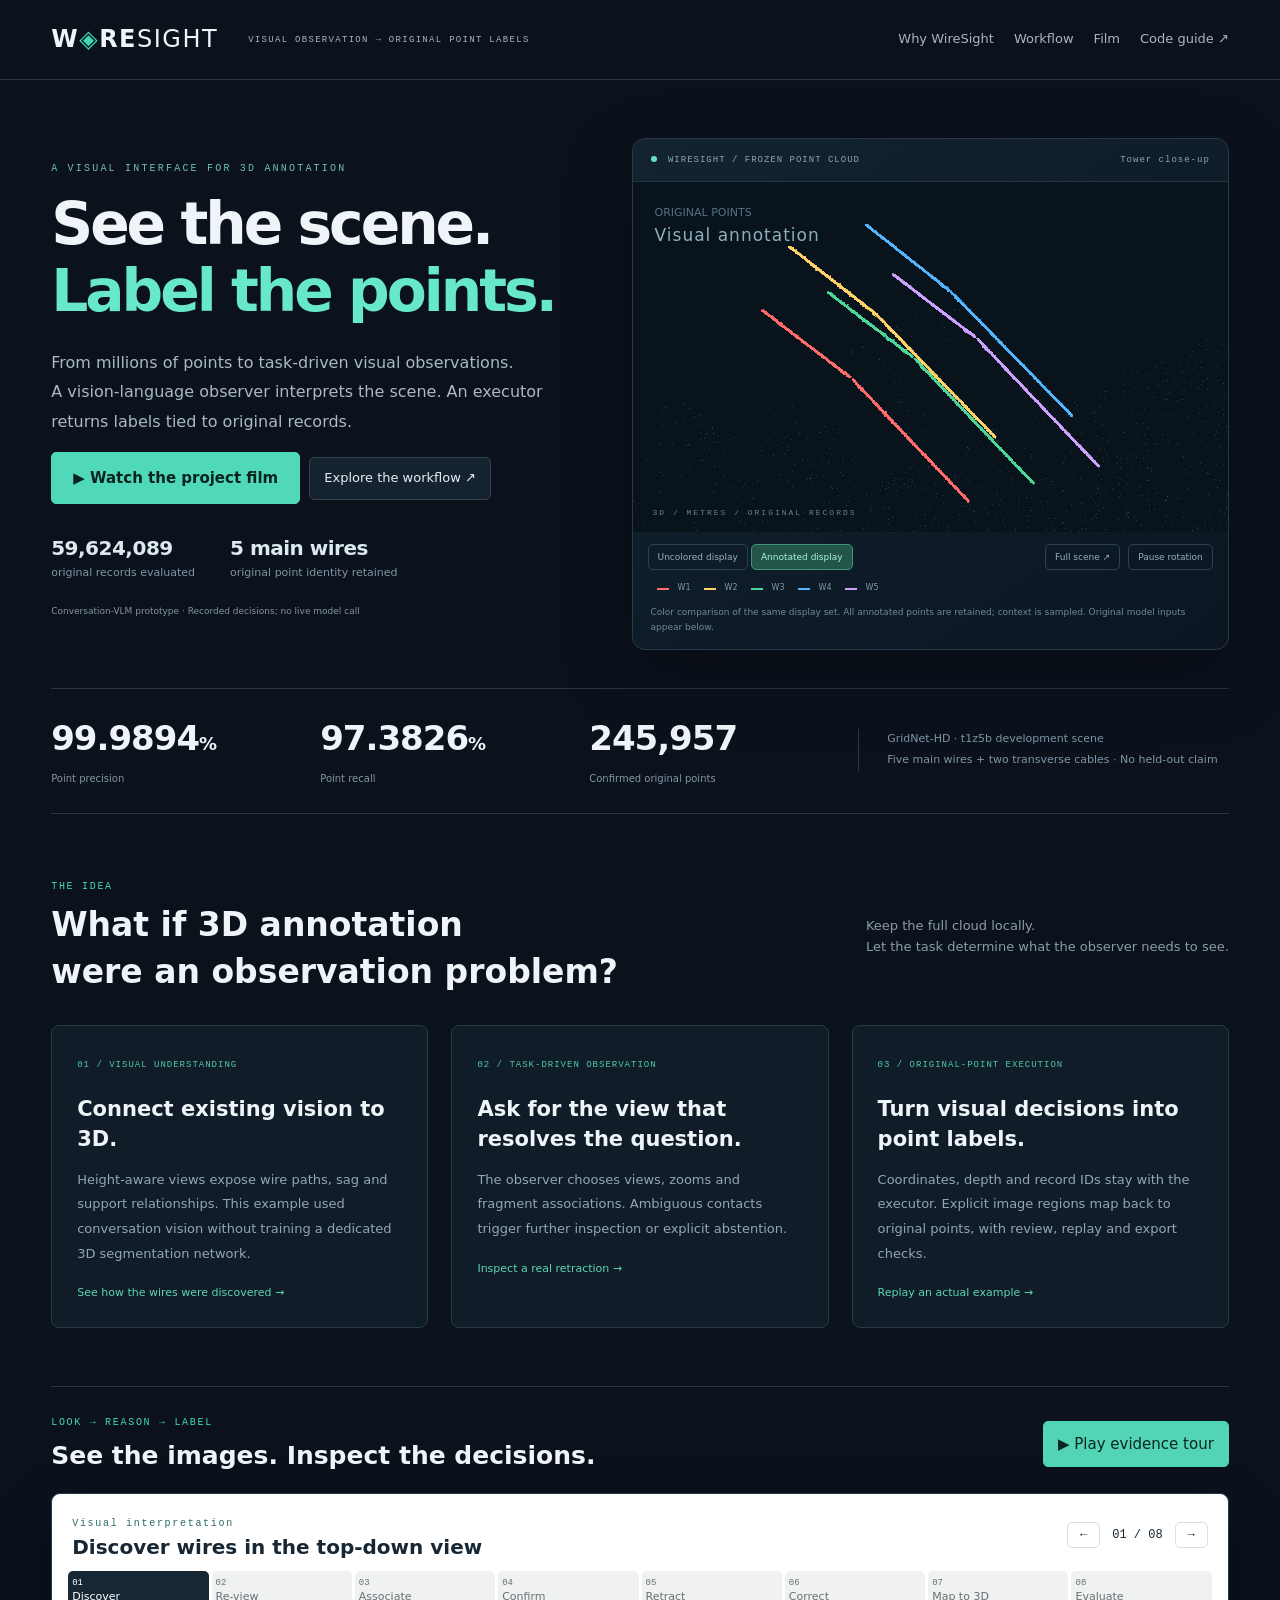
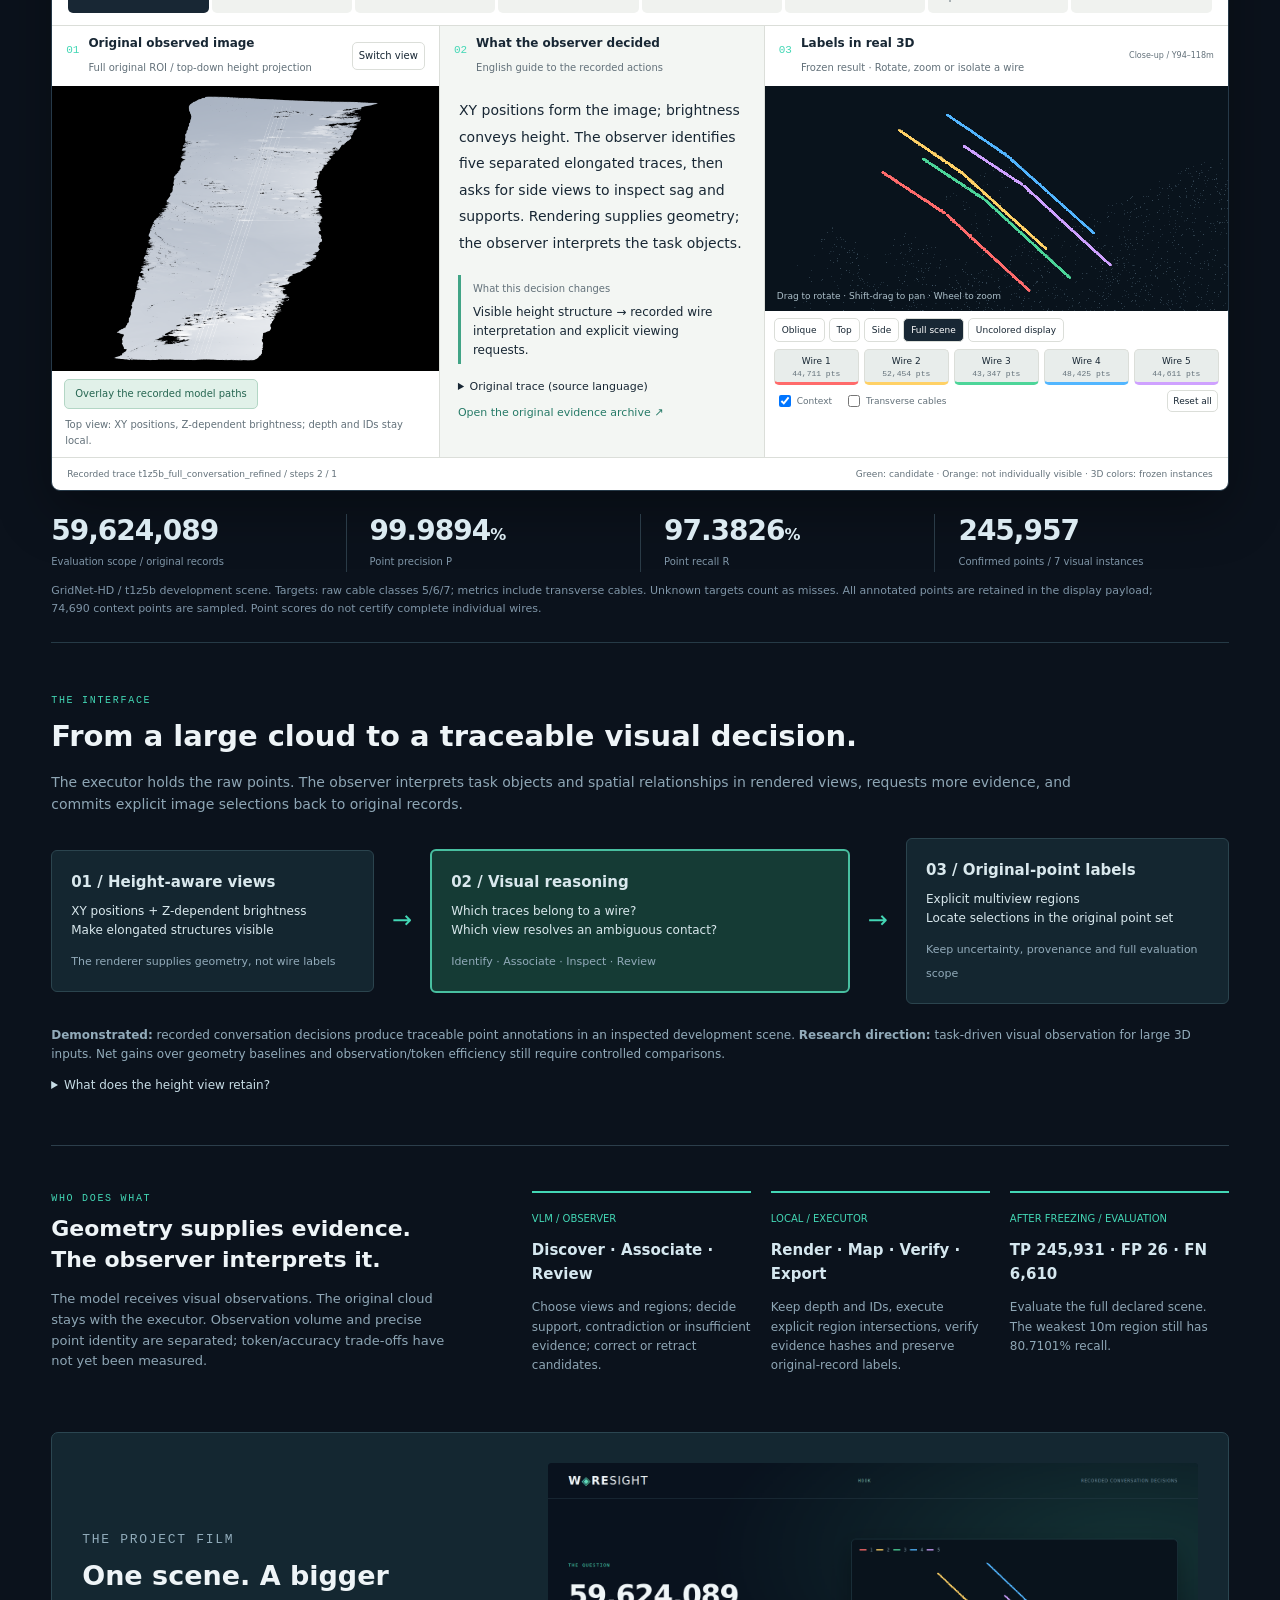
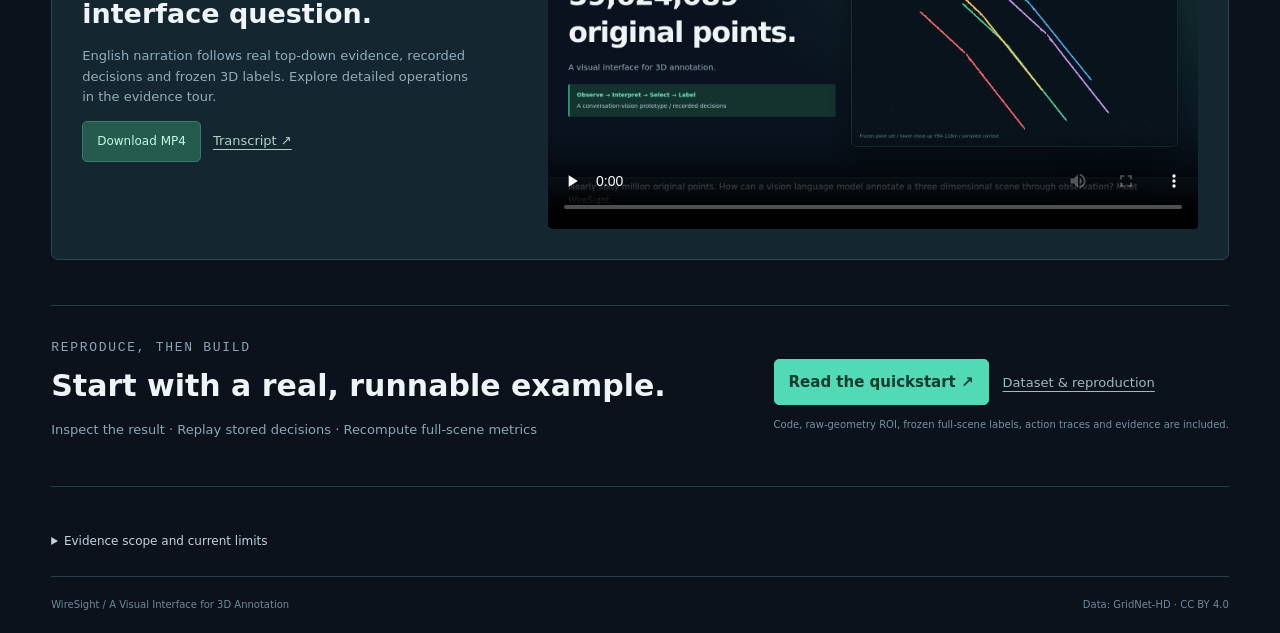
==== demo/index.html @ 8c803185 "Release WireSight visual 3D annotation prototype" ====
<!doctype html><html lang="en"><head><meta charset="utf-8"><meta name="viewport" content="width=device-width,initial-scale=1"><meta name="description" content="WireSight connects task-driven multiview visual observation to original-point 3D annotation. Explore a real 59.6-million-record wire scene."><title>WireSight: A Visual Interface for 3D Annotation</title><link rel="stylesheet" href="style.css"></head><body>
<header><a class="brand" href="#">W<span class="brandmark">◈</span>RE<span>SIGHT</span></a><span class="header-note">VISUAL OBSERVATION → ORIGINAL POINT LABELS</span><nav><a href="#advantages">Why WireSight</a><a href="#process-replay">Workflow</a><a href="#watch">Film</a><a href="https://github.com/wangchuangshui/WireSight#readme">Code guide ↗</a></nav></header>
<main><section class="hero launch-hero"><div class="hero-copy"><p class="eyebrow">A VISUAL INTERFACE FOR 3D ANNOTATION</p><h1>See the scene.<br><em>Label the points.</em></h1><p class="hero-description">From millions of points to task-driven visual observations.<br>A vision-language observer interprets the scene. An executor returns labels tied to original records.</p><div class="hero-actions"><button id="open-film" class="primary">▶ Watch the project film</button><a class="button secondary" href="#process-replay">Explore the workflow ↗</a></div><div class="hero-proof"><span><b>59,624,089</b>original records evaluated</span><span><b>5 main wires</b>original point identity retained</span></div><p class="hero-disclosure">Conversation-VLM prototype · Recorded decisions; no live model call</p></div><div class="hero-scene"><div class="scene-top"><span><i class="live-dot"></i> WIRESIGHT / FROZEN POINT CLOUD</span><span id="hero-scope">Tower close-up</span></div><div class="hero-canvas-wrap"><canvas id="hero-canvas" tabindex="0" aria-label="Real annotated wire points; drag to rotate"></canvas><div class="scene-watermark">ORIGINAL POINTS<br><span>Visual annotation</span></div><div class="hero-axis">3D / METRES / ORIGINAL RECORDS</div></div><div class="scene-bottom"><div class="scene-mode"><button id="hero-plain">Uncolored display</button><button id="hero-colored" class="active">Annotated display</button></div><button id="hero-region">Full scene ↗</button><button id="hero-spin">Pause rotation</button></div><div class="hero-wire-legend"><i style="--c:#ff6b6b"></i>W1<i style="--c:#ffd166"></i>W2<i style="--c:#4dd599"></i>W3<i style="--c:#52b6ff"></i>W4<i style="--c:#cfa1ff"></i>W5</div><p class="scene-caption">Color comparison of the same display set. All annotated points are retained; context is sampled. Original model inputs appear below.</p></div></section>
<section class="launch-stats"><div><strong>99.9894<span>%</span></strong><small>Point precision</small></div><div><strong>97.3826<span>%</span></strong><small>Point recall</small></div><div><strong>245,957</strong><small>Confirmed original points</small></div><p>GridNet-HD · t1z5b development scene<br>Five main wires + two transverse cables · No held-out claim</p></section>
<section class="value-section" id="advantages"><div class="section-heading"><div><p class="eyebrow">THE IDEA</p><h2>What if 3D annotation<br>were an observation problem?</h2></div><p>Keep the full cloud locally.<br>Let the task determine what the observer needs to see.</p></div><div class="value-grid"><article><span class="value-index">01 / VISUAL UNDERSTANDING</span><h3>Connect existing vision to 3D.</h3><p>Height-aware views expose wire paths, sag and support relationships. This example used conversation vision without training a dedicated 3D segmentation network.</p><a href="#process-replay">See how the wires were discovered →</a></article><article><span class="value-index">02 / TASK-DRIVEN OBSERVATION</span><h3>Ask for the view that resolves the question.</h3><p>The observer chooses views, zooms and fragment associations. Ambiguous contacts trigger further inspection or explicit abstention.</p><a href="#process-replay" data-jump="4">Inspect a real retraction →</a></article><article><span class="value-index">03 / ORIGINAL-POINT EXECUTION</span><h3>Turn visual decisions into point labels.</h3><p>Coordinates, depth and record IDs stay with the executor. Explicit image regions map back to original points, with review, replay and export checks.</p><a href="../docs/REPRODUCIBILITY.md">Replay an actual example →</a></article></div></section>
<div class="replay-intro" id="process-replay"><div><p class="eyebrow">LOOK → REASON → LABEL</p><h2>See the images. Inspect the decisions.</h2></div><button id="tour" class="primary">▶ Play evidence tour</button></div>
<section class="workbench" aria-label="Observed images, recorded decisions and frozen 3D labels"><div class="bench-head"><div><span class="eyebrow" id="step-role">Visual interpretation</span><h2 id="step-title">Discover wires from the top-down height view</h2></div><div class="transport"><button id="prev" aria-label="Previous step">←</button><span id="position">01 / 08</span><button id="next" aria-label="Next step">→</button></div></div><div class="step-tabs" id="steps" role="tablist" aria-label="Evidence tour chapters"></div><div class="triptych">
<article class="input-card"><div class="card-heading"><span class="column-num">01</span><div><h3 id="input-heading">What the observer saw</h3><small id="input-label">Original projected points</small></div><button id="angle" class="small-button">Switch view</button></div><button class="image-button" id="open-input" aria-label="Enlarge the evidence image"><img id="input-image" alt="Actual recorded observation"><svg id="model-path-overlay" viewBox="0 0 1000 1000" aria-label="Exact recorded top-view selection paths" hidden></svg></button><button id="model-path-toggle" class="path-toggle">Overlay the recorded model paths</button><div class="image-footer" id="input-footer"></div></article>
<article class="decision-card"><div class="card-heading"><span class="column-num">02</span><div><h3>What the observer decided</h3><small>English guide to the recorded actions</small></div></div><p class="decision-text" id="guide"></p><div class="decision-effect"><span>What this decision changes</span><p id="effect"></p></div><details><summary>Original trace (source language)</summary><pre id="recorded-reason"></pre></details><a id="audit-link" href="audit/index.html">Open the original evidence archive ↗</a><div id="branch-note" class="branch-note"></div></article>
<article class="result-card"><div class="card-heading"><span class="column-num">03</span><div><h3>Labels in real 3D</h3><small>Frozen result · Rotate, zoom or isolate a wire</small></div><span class="frozen" id="view-scope"></span></div><div class="canvas-wrap"><canvas id="point-canvas" tabindex="0" aria-label="Frozen wire annotation; drag to rotate, wheel to zoom"></canvas><div class="canvas-hint">Drag to rotate · Shift-drag to pan · Wheel to zoom</div><p id="viewer-error" hidden></p></div><div class="viewer-toolbar"><button data-camera="oblique">Oblique</button><button data-camera="top">Top</button><button data-camera="side">Side</button><button id="region">Tower close-up</button><button id="raw-mode">Uncolored display</button></div><div id="wire-buttons" class="wire-buttons"></div><div class="viewer-options"><label><input id="environment" type="checkbox" checked> Context</label><label><input id="cross-lines" type="checkbox"> Transverse cables</label><button id="all-wires">Reset all</button></div></article>
</div><div class="bench-foot"><span id="source-label"></span><span>Green: candidate · Orange: not individually visible · 3D colors: frozen instances</span></div></section>
<section class="metrics" aria-label="Full-scene independent point evaluation"><div><strong>59,624,089</strong><span>Evaluation scope / original records</span></div><div><strong>99.9894<span>%</span></strong><span>Point precision P</span></div><div><strong>97.3826<span>%</span></strong><span>Point recall R</span></div><div><strong>245,957</strong><span>Confirmed points / 7 visual instances</span></div></section><p class="scope-note">GridNet-HD / t1z5b development scene. Targets: raw cable classes 5/6/7; metrics include transverse cables. Unknown targets count as misses. All annotated points are retained in the display payload; 74,690 context points are sampled. Point scores do not certify complete individual wires.</p>
<section id="meaning" class="meaning"><div><p class="eyebrow">THE INTERFACE</p><h2>From a large cloud to a traceable visual decision.</h2><p>The executor holds the raw points. The observer interprets task objects and spatial relationships in rendered views, requests more evidence, and commits explicit image selections back to original records.</p></div><div class="meaning-flow"><article><b>01 / Height-aware views</b><p>XY positions + Z-dependent brightness<br>Make elongated structures visible</p><small>The renderer supplies geometry, not wire labels</small></article><span>→</span><article class="meaning-model"><b>02 / Visual reasoning</b><p>Which traces belong to a wire?<br>Which view resolves an ambiguous contact?</p><small>Identify · Associate · Inspect · Review</small></article><span>→</span><article><b>03 / Original-point labels</b><p>Explicit multiview regions<br>Locate selections in the original point set</p><small>Keep uncertainty, provenance and full evaluation scope</small></article></div><p class="meaning-conclusion"><strong>Demonstrated:</strong> recorded conversation decisions produce traceable point annotations in an inspected development scene. <strong>Research direction:</strong> task-driven visual observation for large 3D inputs. Net gains over geometry baselines and observation/token efficiency still require controlled comparisons.</p><details><summary>What does the height view retain?</summary><p>XY determines pixel position and Z affects brightness. A top view keeps the highest visible record at each pixel; depth and point mappings are stored locally. One projection does not retain all overlapping height layers. Complementary views supply additional evidence.</p></details></section>
<section id="method" class="method"><div><p class="eyebrow">WHO DOES WHAT</p><h2>Geometry supplies evidence.<br>The observer interprets it.</h2><p>The model receives visual observations. The original cloud stays with the executor. Observation volume and precise point identity are separated; token/accuracy trade-offs have not yet been measured.</p></div><div class="method-cards"><article><span>VLM / OBSERVER</span><h3>Discover · Associate · Review</h3><p>Choose views and regions; decide support, contradiction or insufficient evidence; correct or retract candidates.</p></article><article><span>LOCAL / EXECUTOR</span><h3>Render · Map · Verify · Export</h3><p>Keep depth and IDs, execute explicit region intersections, verify evidence hashes and preserve original-record labels.</p></article><article><span>AFTER FREEZING / EVALUATION</span><h3>TP 245,931 · FP 26 · FN 6,610</h3><p>Evaluate the full declared scene. The weakest 10m region still has 80.7101% recall.</p></article></div></section>
<section id="watch" class="watch launch-watch"><div><p class="eyebrow">THE PROJECT FILM</p><h2>One scene. A bigger interface question.</h2><p>English narration follows real top-down evidence, recorded decisions and frozen 3D labels. Explore detailed operations in the evidence tour.</p><a class="button" href="../media/wiresight-demo.mp4" download>Download MP4</a><a class="text-link" href="../media/transcript.en.txt">Transcript ↗</a></div><video id="inline-video" controls preload="none" poster="../media/poster.png"><source src="../media/wiresight-demo.mp4" type="video/mp4"><track kind="subtitles" src="../media/captions.en.vtt" srclang="en" label="English">Download the MP4 to watch.</video></section>
<section class="opensource-cta"><div><p class="eyebrow">REPRODUCE, THEN BUILD</p><h2>Start with a real, runnable example.</h2><p>Inspect the result · Replay stored decisions · Recompute full-scene metrics</p></div><div><a class="button" href="https://github.com/wangchuangshui/WireSight#readme">Read the quickstart ↗</a><a class="text-link" href="https://github.com/wangchuangshui/WireSight/blob/main/docs/DATASET.md">Dataset & reproduction</a><small>Code, raw-geometry ROI, frozen full-scene labels, action traces and evidence are included.</small></div></section>
<details class="limits"><summary>Evidence scope and current limits</summary><p>This is a conversation-vision prototype and an inspected development-scene result. Fresh annotation needs a capable visual observer. Playback and action replay do not invoke a model. Unattended repeatability, held-out generalization, independent wire identity and endpoint/length completeness remain unverified.</p><p>Tour chapters 05–06 show a separate local revision that is not merged into the full-scene result. The original archive retains source-language observer records. English tour text is an editorial explanation, not a new model answer.</p><p><a href="../evidence/metrics.json">Original metrics</a> · <a href="../docs/REPRODUCIBILITY.md">Reproduction scope</a> · <a href="https://github.com/wangchuangshui/WireSight/blob/main/docs/DATASET.md">Pinned dataset</a> · <a href="../docs/DATA_ATTRIBUTION.md">Data attribution</a></p></details>
<footer><span>WireSight / A Visual Interface for 3D Annotation</span><span>Data: <a href="https://huggingface.co/datasets/heig-vd-geo/GridNet-HD">GridNet-HD</a> · CC BY 4.0</span></footer></main>
<dialog id="film-dialog"><div class="film-dialog-head"><span>WIRESIGHT / PROJECT FILM</span><button id="close-film" aria-label="Close project film">×</button></div><video id="film-player" controls preload="none" poster="../media/poster.png"><source src="../media/wiresight-demo.mp4" type="video/mp4"><track kind="subtitles" src="../media/captions.en.vtt" srclang="en" label="English"></video><p>Real stored evidence and frozen labels · Synthetic English narration · Recorded decisions</p></dialog><dialog id="image-dialog"><button id="close-dialog" aria-label="Close image">×</button><img id="dialog-image" alt="Enlarged original evidence"><p id="dialog-caption"></p></dialog>
<script src="story-data.js"></script><script src="audit/assets/t1z5b_full_conversation_refined/final_overview/points.js"></script><script src="viewer.js"></script><script src="app.js"></script><script src="path-data.js"></script><script src="launch.js"></script></body></html>
---- demo/style.css ----
:root{--ink:#182734;--muted:#63717a;--paper:#f5f3ee;--accent:#d7572e;--line:#dbded9;--dark:#0c1b28}*{box-sizing:border-box}html{scroll-behavior:smooth}body{margin:0;background:var(--paper);color:var(--ink);font:15px/1.6 system-ui,-apple-system,"Noto Sans CJK SC",sans-serif}a{color:inherit;text-decoration:none}button,.button{border:1px solid var(--line);background:#fff;color:var(--ink);padding:10px 14px;border-radius:5px;font:inherit;cursor:pointer}button:hover,.button:hover{border-color:var(--accent)}button:focus-visible,a:focus-visible{outline:3px solid #e7a081;outline-offset:3px}.primary{background:var(--accent);border-color:var(--accent);color:white}.text-link{font-size:13px;text-decoration:underline;text-underline-offset:4px}header{height:76px;max-width:1600px;margin:auto;padding:0 4%;display:flex;align-items:center;gap:30px;border-bottom:1px solid var(--line)}.brand{font-size:23px;letter-spacing:1.5px;font-weight:850}.brand>span:last-child{font-weight:400}.brandmark{color:var(--accent)}.header-note{font:10px monospace;letter-spacing:1.3px;color:var(--muted)}nav{margin-left:auto;display:flex;gap:25px;font-size:13px}main{max-width:1600px;margin:auto;padding:0 4%}.hero{display:grid;grid-template-columns:1fr 1fr;align-items:center;gap:30px;padding:32px 0 28px}.eyebrow{font:10px/1.5 monospace;letter-spacing:1.7px;color:var(--accent);margin:0 0 8px}h1{font-size:clamp(28px,3vw,43px);line-height:1.2;letter-spacing:-1.5px;margin:0 0 12px}h2{font-size:22px;line-height:1.4;margin:0}h3{font-size:14px;margin:0}.lede{color:var(--muted);margin:0;font-size:14px}.hero-right{justify-self:end}.hero-right>p{font-size:14px;color:var(--muted);margin:14px 0}.role-flow{display:flex;gap:14px;align-items:center;font-size:13px}.role-flow span{border-bottom:2px solid var(--line);padding-bottom:6px}.role-flow .vlm{color:var(--accent);font-weight:750;border-color:var(--accent)}.role-flow b{color:#919c9e}.hero-actions{display:flex;gap:9px;align-items:center}.replay-badge{font-size:11px;color:var(--muted);display:block;margin-top:11px}.workbench{border:1px solid var(--line);border-radius:9px;background:white;overflow:hidden;box-shadow:0 12px 30px #19303908}.bench-head{display:flex;align-items:center;justify-content:space-between;padding:15px 20px 10px}.bench-head h2{font-size:20px}.transport{display:flex;align-items:center;gap:12px;font:12px monospace}.transport button{padding:5px 12px}.step-tabs{display:grid;grid-template-columns:repeat(8,1fr);gap:3px;padding:0 16px 12px}.step-tabs button{font-size:11px;padding:7px 4px;border:0;background:#f0f2ef;color:var(--muted);text-align:left;white-space:nowrap}.step-tabs button span{display:block;font:9px monospace}.step-tabs button.active{background:var(--ink);color:white}.triptych{display:grid;grid-template-columns:1fr .84fr 1.2fr;min-height:362px}.triptych article{min-width:0;border-top:1px solid var(--line)}.triptych article+article{border-left:1px solid var(--line)}.card-heading{display:flex;align-items:center;gap:9px;padding:13px 14px;height:60px}.card-heading small{font-size:10px;color:var(--muted)}.column-num{font:11px monospace;color:var(--accent);align-self:flex-start;padding-top:5px}.small-button{margin-left:auto;font-size:10px;padding:5px 6px}.image-button{display:block;width:100%;border:0;border-radius:0;padding:0;background:#000;height:285px}.image-button img{height:100%;width:100%;object-fit:contain}.image-footer{padding:8px 13px;color:var(--muted);font-size:10px}.decision-card{display:flex;flex-direction:column;background:#faf8f3;padding-bottom:10px}.decision-text{font-size:15px;line-height:1.9;padding:4px 19px;margin:7px 0 14px}.decision-effect{border-left:3px solid var(--accent);margin:0 18px 14px;padding:0 12px}.decision-effect span{font-size:10px;color:var(--muted)}.decision-effect p{font-size:12px;margin:4px 0}.decision-card details{margin:0 18px;font-size:11px}.decision-card pre{max-height:190px;overflow:auto;font:11px/1.5 monospace;white-space:pre-wrap;overflow-wrap:anywhere}.decision-card>a{font-size:11px;margin:8px 18px 0;color:var(--accent)}.branch-note{font-size:10px;margin:8px 18px;color:#905426}.frozen{font-size:9px;color:var(--muted);margin-left:auto;white-space:nowrap}.canvas-wrap{background:var(--dark);height:225px;position:relative}.canvas-wrap canvas{display:block;width:100%;height:100%;cursor:grab}.canvas-hint{position:absolute;bottom:8px;left:12px;color:#adc0ca;font-size:9px;pointer-events:none}#viewer-error{position:absolute;top:20px;padding:12px;color:white;font-size:12px}.viewer-toolbar{display:flex;gap:4px;padding:7px 9px}.viewer-toolbar button{font-size:9px;padding:4px 7px}.viewer-toolbar button.active{background:var(--ink);color:white}.wire-buttons{display:grid;grid-template-columns:repeat(5,1fr);gap:5px;padding:0 9px}.wire-buttons button{font-size:10px;padding:4px 3px;border-bottom:3px solid var(--wire)}.wire-buttons button small{display:block;font:8px monospace;color:var(--muted)}.wire-buttons button.active{background:#e8edeb}.viewer-options{display:flex;align-items:center;gap:12px;padding:5px 10px;font-size:9px;color:var(--muted)}.viewer-options label{display:flex;align-items:center;gap:3px}.viewer-options input{width:12px;height:12px}.viewer-options button{margin-left:auto;font-size:9px;padding:3px 5px}.bench-foot{display:flex;justify-content:space-between;padding:9px 15px;border-top:1px solid var(--line);font-size:9px;color:var(--muted);gap:10px}.metrics{display:grid;grid-template-columns:repeat(4,1fr);padding:23px 0 10px}.metrics>div{border-left:1px solid var(--line);padding-left:23px}.metrics>div:first-child{border:0;padding-left:0}.metrics strong{display:block;font-size:28px;letter-spacing:-1px;line-height:1.2}.metrics strong span{font-size:16px}.metrics>div>span{font-size:10px;color:var(--muted)}.scope-note{font-size:11px;color:var(--muted);margin:0 0 25px;max-width:1140px}.method{display:grid;grid-template-columns:1fr 1.6fr;gap:70px;border-top:1px solid var(--line);padding:45px 0}.method>div>p:last-child,.watch p{font-size:13px;color:var(--muted);max-width:400px}.method-cards{display:grid;grid-template-columns:repeat(3,1fr);gap:23px}.method-cards article{border-top:2px solid var(--accent);padding-top:12px}.method-cards article>span{font-size:10px;color:var(--accent)}.method-cards h3{font-size:15px;margin:9px 0}.method-cards p{font-size:12px;color:var(--muted)}.watch{padding:28px;background:#e8eeeb;border-radius:7px;display:grid;grid-template-columns:.8fr 1.2fr;gap:32px;align-items:center}.watch video{width:100%;display:block;background:var(--dark);border-radius:4px}.watch .button{display:inline-block;font-size:12px;margin-right:12px}.limits{margin:25px 0;font-size:12px;color:var(--muted)}.limits summary{cursor:pointer;color:var(--ink)}.limits p{max-width:1000px}.limits a{text-decoration:underline}footer{display:flex;justify-content:space-between;gap:20px;padding:20px 0;border-top:1px solid var(--line);font-size:10px;color:var(--muted)}dialog{border:0;border-radius:8px;padding:15px;background:var(--dark);color:#ddd;max-width:94vw}dialog::backdrop{background:#000a}dialog img{max-width:85vw;max-height:82vh;display:block}dialog p{font-size:12px}dialog button{float:right;margin-bottom:8px}.recording header,.recording .hero,.recording .method,.recording .watch,.recording .limits,.recording footer,.recording .scope-note{display:none}.recording main{padding:26px 36px;max-width:none}.recording .workbench{margin:0}.recording .canvas-wrap{height:380px}.recording .image-button{height:430px}.recording .decision-text{font-size:20px;line-height:1.85}.recording .decision-effect p{font-size:16px}.recording .decision-card details,.recording .decision-card>a{font-size:13px}.recording .card-heading{height:75px}.recording h3{font-size:18px}.recording .card-heading small{font-size:12px}.recording .bench-head h2{font-size:28px}.recording .step-tabs button{font-size:12px}.recording .bench-foot{font-size:11px}.recording .metrics{padding-top:20px}.recording .metrics strong{font-size:34px}.recording .branch-note{font-size:13px}.recording .wire-buttons button{font-size:13px}.recording .wire-buttons small{font-size:10px}.recording .viewer-toolbar button{font-size:12px}.recording .viewer-options{font-size:12px}.recording .canvas-hint{font-size:12px}.recording .triptych{grid-template-columns:1fr .9fr 1.15fr}
@media(max-width:1050px){.header-note{display:none}.hero-actions{flex-wrap:wrap}.triptych{grid-template-columns:1fr 1fr}.decision-card{grid-column:2;grid-row:1}.result-card{grid-column:1/3}.canvas-wrap{height:340px}.method{gap:30px}.step-tabs{grid-template-columns:repeat(4,1fr)}}@media(max-width:680px){header{height:60px;padding:0 5%}header nav{gap:12px;font-size:11px}.brand{font-size:18px}main{padding:0 5%}.hero{grid-template-columns:1fr;gap:22px}.hero-right{justify-self:start}.triptych{display:flex;flex-direction:column}.triptych article+article{border-left:0}.image-button{height:330px}.card-heading{height:60px}.decision-text{font-size:15px}.canvas-wrap{height:330px}.metrics{grid-template-columns:1fr 1fr;gap:15px}.metrics strong{font-size:23px}.metrics>div{padding-left:10px}.bench-foot{flex-direction:column}.method{grid-template-columns:1fr;gap:15px;padding:30px 0}.method-cards{grid-template-columns:1fr;gap:8px}.watch{grid-template-columns:1fr;padding:20px;gap:12px}.watch h2{font-size:20px}.scope-note{font-size:10px}footer{flex-direction:column;gap:6px}h1{font-size:34px}.step-tabs button{font-size:10px}.hero-actions .text-link{font-size:11px}}
/* Keep result metrics visible above the video caption bar at 1600×900. */
.recording .image-button{height:350px}.recording .canvas-wrap{height:300px}.recording .metrics{padding-top:14px}.recording .card-heading{height:68px}

.image-button{overflow:hidden}.image-button img.detail-magnify{transform:scale(2)}

.meaning{border-top:1px solid var(--line);padding:32px 0}.meaning>div:first-child>p:last-child{max-width:1020px;font-size:14px;color:var(--muted)}.meaning-flow{display:grid;grid-template-columns:1fr auto 1.3fr auto 1fr;align-items:center;gap:18px;margin:22px 0}.meaning-flow article{background:#e8eeeb;padding:19px;border-radius:6px}.meaning-flow .meaning-model{border:2px solid var(--accent);background:#fff5ee}.meaning-flow b{font-size:15px}.meaning-flow p{font-size:13px;margin:8px 0}.meaning-flow small{font-size:11px;color:var(--muted)}.meaning-flow>span{color:var(--accent);font-size:24px}.meaning-conclusion,.meaning details{font-size:12px;color:var(--muted)}.meaning details summary{cursor:pointer}.recording .meaning{display:none}@media(max-width:680px){.meaning-flow{grid-template-columns:1fr;gap:8px}.meaning-flow>span{text-align:center;transform:rotate(90deg)}.meaning h2{font-size:21px}.hero h1{font-size:29px}header nav{gap:9px}}
/* Public-facing project introduction. Frozen-data workbench remains below. */
:root{--accent:#43d7b5}body{background:#0b121c;color:#eef4f7}header{height:80px;border-color:#263341;max-width:1500px}header .brand{font-size:24px}.brandmark{color:#43d7b5}.header-note,header nav{color:#a8b6c3}main{max-width:1500px;padding:0 4%}.launch-hero{grid-template-columns:.95fr 1.05fr;gap:40px;min-height:590px;padding:58px 0 38px}.launch-hero h1{font-size:clamp(52px,5.5vw,82px);letter-spacing:-4px;line-height:1.15;margin:15px 0 23px}.launch-hero h1 em{font-style:normal;color:#67e9c9}.launch-hero .eyebrow{color:#71bfb3;font-size:10px;letter-spacing:2.2px}.hero-description{color:#a8b9c7;font-size:17px;line-height:1.8;max-width:540px}.launch-hero .primary{background:#50d9b9;border-color:#50d9b9;color:#09231e;font-weight:700;padding:13px 21px}.secondary{background:#152330;color:#e5eef2;border-color:#34424d;font-size:13px}.hero-proof{display:flex;gap:35px;margin-top:28px}.hero-proof span{font-size:11px;color:#8095a7}.hero-proof b{display:block;color:#dceaf0;font-size:21px;letter-spacing:-.5px}.hero-disclosure{color:#8295a5;font-size:10px;margin-top:22px}.hero-scene{min-width:0;border:1px solid #293a47;border-radius:13px;background:linear-gradient(145deg,#132330,#0b1622);box-shadow:0 25px 70px #0004;overflow:hidden;position:relative}.scene-top{display:flex;justify-content:space-between;padding:16px 18px;color:#8ca6b5;font:9px monospace;letter-spacing:1px;border-bottom:1px solid #253541}.live-dot{display:inline-block;width:6px;height:6px;background:#69e0c2;border-radius:50%;margin-right:5px}.hero-canvas-wrap{height:350px;position:relative;background:#09151d}.hero-canvas-wrap canvas{width:100%;height:100%;display:block;cursor:grab}.scene-watermark{position:absolute;left:22px;top:22px;font-size:11px;color:#567486;pointer-events:none}.scene-watermark span{font-size:21px;color:#8dafba;letter-spacing:4px}.hero-axis{position:absolute;bottom:15px;left:20px;color:#648390;font:8px monospace;letter-spacing:2px;pointer-events:none}.scene-bottom{display:flex;gap:8px;padding:12px 15px;align-items:center}.scene-bottom button{background:transparent;border-color:#2b4350;color:#98b0be;font-size:10px;padding:5px 9px}.scene-mode{display:flex;gap:3px;margin-right:auto}.scene-mode button.active{background:#235648;border-color:#42937e;color:#a7f2d9}.hero-wire-legend{display:flex;align-items:center;gap:9px;padding:0 20px;color:#7f9aaa;font-size:9px}.hero-wire-legend i{width:12px;height:2px;background:var(--c);margin-left:4px}.scene-caption{font-size:9px;color:#6f8a99;padding:0 18px;margin:10px 0 15px}.launch-stats{display:grid;grid-template-columns:1fr 1fr 1fr 1.5fr;border-top:1px solid #253441;border-bottom:1px solid #253441;padding:22px 0 24px;gap:22px}.launch-stats strong{display:block;font-size:34px;font-weight:650;letter-spacing:-1px}.launch-stats strong span{font-size:18px}.launch-stats small{color:#8296a7;font-size:10px}.launch-stats p{font-size:11px;color:#7e95a7;border-left:1px solid #293946;padding-left:28px;align-self:center;line-height:1.9}.section-heading{display:flex;justify-content:space-between;align-items:center;gap:30px}.section-heading h2{font-size:32px;line-height:1.4}.section-heading>p{font-size:13px;color:#8a9dab}.value-section{padding:65px 0 58px}.value-grid{display:grid;grid-template-columns:repeat(3,1fr);gap:23px;margin-top:30px}.value-grid article{border:1px solid #2b3945;background:#101d28;padding:24px 25px;border-radius:8px;position:relative}.value-index{font:9px monospace;letter-spacing:1px;color:#51c8ac}.value-grid h3{font-size:18px;margin:20px 0 12px;line-height:1.7}.value-grid p{font-size:13px;color:#93a6b3;line-height:1.9;min-height:74px}.value-grid a{color:#5dd5b6;font-size:11px}.replay-intro{display:flex;justify-content:space-between;align-items:center;gap:20px;padding:28px 0 20px;border-top:1px solid #293845}.replay-intro h2{font-size:25px}.replay-intro .primary{background:#52d4b5;color:#09271f}.workbench{color:#182734;border-color:#263948;box-shadow:0 20px 55px #0005}.workbench .eyebrow{color:#276a62}.workbench button:hover{border-color:#3b9b86}.decision-card{background:#f3f6f3}.decision-effect{border-color:#41a486}.decision-card>a{color:#267a67}.metrics{color:#dbeaf1}.metrics>div{border-color:#2a3b47}.metrics>div>span,.scope-note{color:#7f95a7}.meaning{border-color:#263a46;padding:50px 0}.meaning h2{font-size:29px}.meaning>div:first-child>p:last-child{color:#8ea6b5}.meaning-flow article{background:#142630;border:1px solid #2b444e;color:#d9e8ed}.meaning-flow .meaning-model{background:#153b35;border-color:#48bfa0}.meaning-flow small,.meaning-conclusion,.meaning details{color:#92abba}.meaning details summary{color:#c7dce5}.method{border-color:#2c3e4b;gap:45px}.method>div>p:last-child,.method-cards p{color:#8ea6b5}.method-cards h3{color:#d5e7ef}.method-cards{gap:20px}.launch-watch{background:#142731;border:1px solid #2b4651;padding:30px}.launch-watch p{color:#91acbb}.launch-watch h2{font-size:27px}.launch-watch .button{background:#255b4e;border-color:#357d68;color:#c6f5e4}.launch-watch .text-link{color:#acd4c6}.opensource-cta{display:flex;align-items:center;justify-content:space-between;gap:30px;margin:45px 0;padding:32px 0;border-top:1px solid #293b48;border-bottom:1px solid #293b48}.opensource-cta h2{font-size:30px}.opensource-cta p{font-size:13px;color:#8ca6b6}.opensource-cta .button{display:inline-block;background:#52d9b5;border-color:#52d9b5;color:#123c30;font-weight:650}.opensource-cta .text-link{display:inline-block;margin-left:14px;color:#9fbabf}.opensource-cta small{display:block;color:#7392a2;font-size:10px;margin-top:12px}.limits{color:#829bac}.limits summary{color:#c0d4df}footer{border-color:#2b3f4d;color:#6e889a}.hero-scene canvas:focus-visible{outline:2px solid #5cdfbf;outline-offset:-4px}#film-dialog{width:min(1200px,94vw);padding:17px;background:#08141f;border:1px solid #325368;border-radius:11px}#film-dialog video{display:block;width:100%;max-height:75vh}#film-dialog p{font-size:10px;color:#7694a8}.film-dialog-head{display:flex;justify-content:space-between;align-items:center;font:10px monospace;color:#7e9cac;margin-bottom:12px}.film-dialog-head button{margin:0;background:#162d3c;border-color:#315063;color:#cde3ec;font-size:18px;padding:0 9px}.recording .launch-stats,.recording .value-section,.recording .replay-intro,.recording .opensource-cta{display:none}
@media(max-width:1050px){.launch-hero{gap:25px;min-height:unset}.launch-hero h1{font-size:62px}.hero-canvas-wrap{height:330px}.scene-bottom{flex-wrap:wrap}.hero-description{font-size:15px}.value-grid h3{font-size:16px}.section-heading h2{font-size:27px}.value-grid{gap:12px}.value-grid article{padding:20px}.launch-stats{gap:15px}.launch-stats strong{font-size:28px}}
@media(max-width:680px){header{height:67px}header nav{font-size:10px;gap:10px}.launch-hero{display:flex;flex-direction:column;align-items:stretch;padding:35px 0 26px;gap:26px}.launch-hero h1{font-size:61px;letter-spacing:-3px;margin:15px 0}.hero-description{font-size:14px}.hero-actions{gap:8px}.launch-hero .primary{font-size:13px;padding:12px 15px}.secondary{font-size:11px;padding:11px}.hero-proof{gap:28px;margin-top:24px}.hero-proof b{font-size:19px}.hero-disclosure{font-size:9px}.hero-canvas-wrap{height:305px}.scene-top{font-size:8px;padding:13px}.scene-caption{font-size:8px}.launch-stats{grid-template-columns:1fr 1fr;gap:17px;padding:22px 0}.launch-stats p{grid-column:1/3;border:0;padding:0;margin:0}.launch-stats strong{font-size:31px}.value-section{padding:38px 0}.section-heading{display:block}.section-heading h2{font-size:26px}.value-grid{grid-template-columns:1fr;gap:13px}.value-grid p{min-height:0}.value-grid h3{font-size:19px;margin-top:13px}.replay-intro{align-items:start}.replay-intro h2{font-size:21px}.replay-intro button{font-size:11px;white-space:nowrap;padding:8px}.meaning h2{font-size:24px}.method{gap:20px}.opensource-cta{display:block;margin:30px 0}.opensource-cta>div+div{margin-top:19px}.opensource-cta h2{font-size:25px}.launch-watch{padding:21px}.launch-watch h2{font-size:23px}.launch-watch .text-link{font-size:11px}}

.image-button{position:relative}#model-path-overlay{position:absolute;inset:0;width:100%;height:100%;pointer-events:none}#model-path-overlay[hidden]{display:none}.path-toggle{font-size:10px;padding:6px 10px;margin:8px 12px 0;background:#e1f1e9;color:#276652;border-color:#b3d6c5}.path-toggle[hidden]{display:none}
/* English copy needs room for natural line breaks. */
.launch-hero h1{font-size:clamp(48px,4.55vw,72px);letter-spacing:-3px}.hero-description{font-size:16px;line-height:1.85}.value-grid h3{font-size:21px;line-height:1.45}.section-heading h2{font-size:33px}.hero-scene .scene-watermark span{font-size:17px;letter-spacing:1px}.viewer-toolbar{flex-wrap:wrap}.bench-foot{flex-wrap:wrap}.wire-buttons button{font-size:9px}.decision-text{font-size:14px}.workbench .card-heading h3{font-size:12px}.workbench .frozen{font-size:8px;max-width:130px;text-align:right}.hero-wire-legend{font-size:8px}.hero-disclosure{font-size:9px}.scene-bottom button{font-size:9px}.header-note{font-size:9px}.meaning-flow p{font-size:12px}.hero-proof b{font-size:20px}header nav{gap:20px}@media(max-width:680px){.launch-hero h1{font-size:45px;letter-spacing:-2px}.hero-description{font-size:13px}.launch-hero .primary{font-size:11px;padding:11px 12px}.secondary{font-size:10px;padding:10px}.hero-proof{gap:16px}.hero-proof span{font-size:9px}.hero-proof b{font-size:17px}.hero-disclosure{font-size:8px}.header-note{display:none}header nav{gap:8px;font-size:9px}.brand{font-size:18px!important}.section-heading h2{font-size:25px}.value-grid h3{font-size:22px}.replay-intro{display:block}.replay-intro button{margin-top:12px}.replay-intro h2{font-size:23px}.scene-bottom{gap:4px;padding:10px}.scene-bottom button{padding:5px 7px;font-size:8px}.opensource-cta .text-link{font-size:11px;margin:13px 0 0;display:block}.bench-foot{font-size:8px}.hero-wire-legend{gap:6px}}
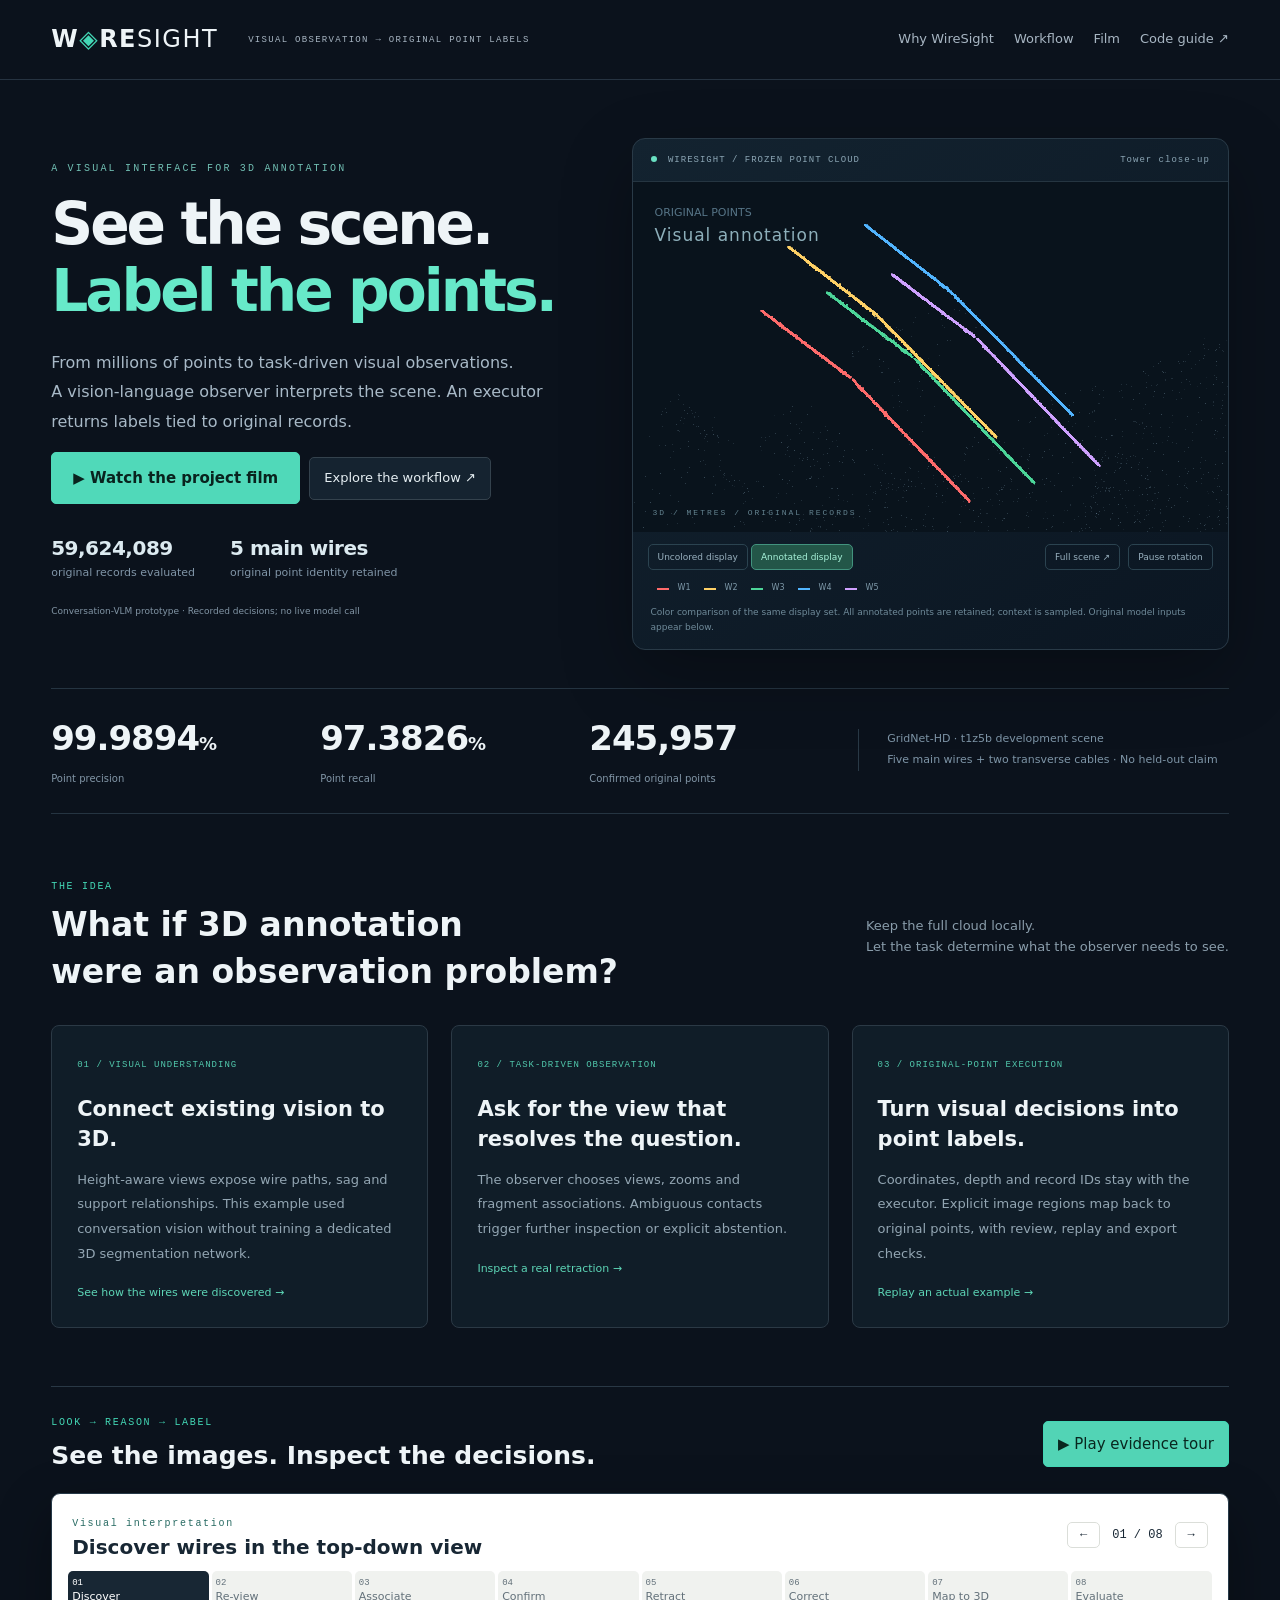
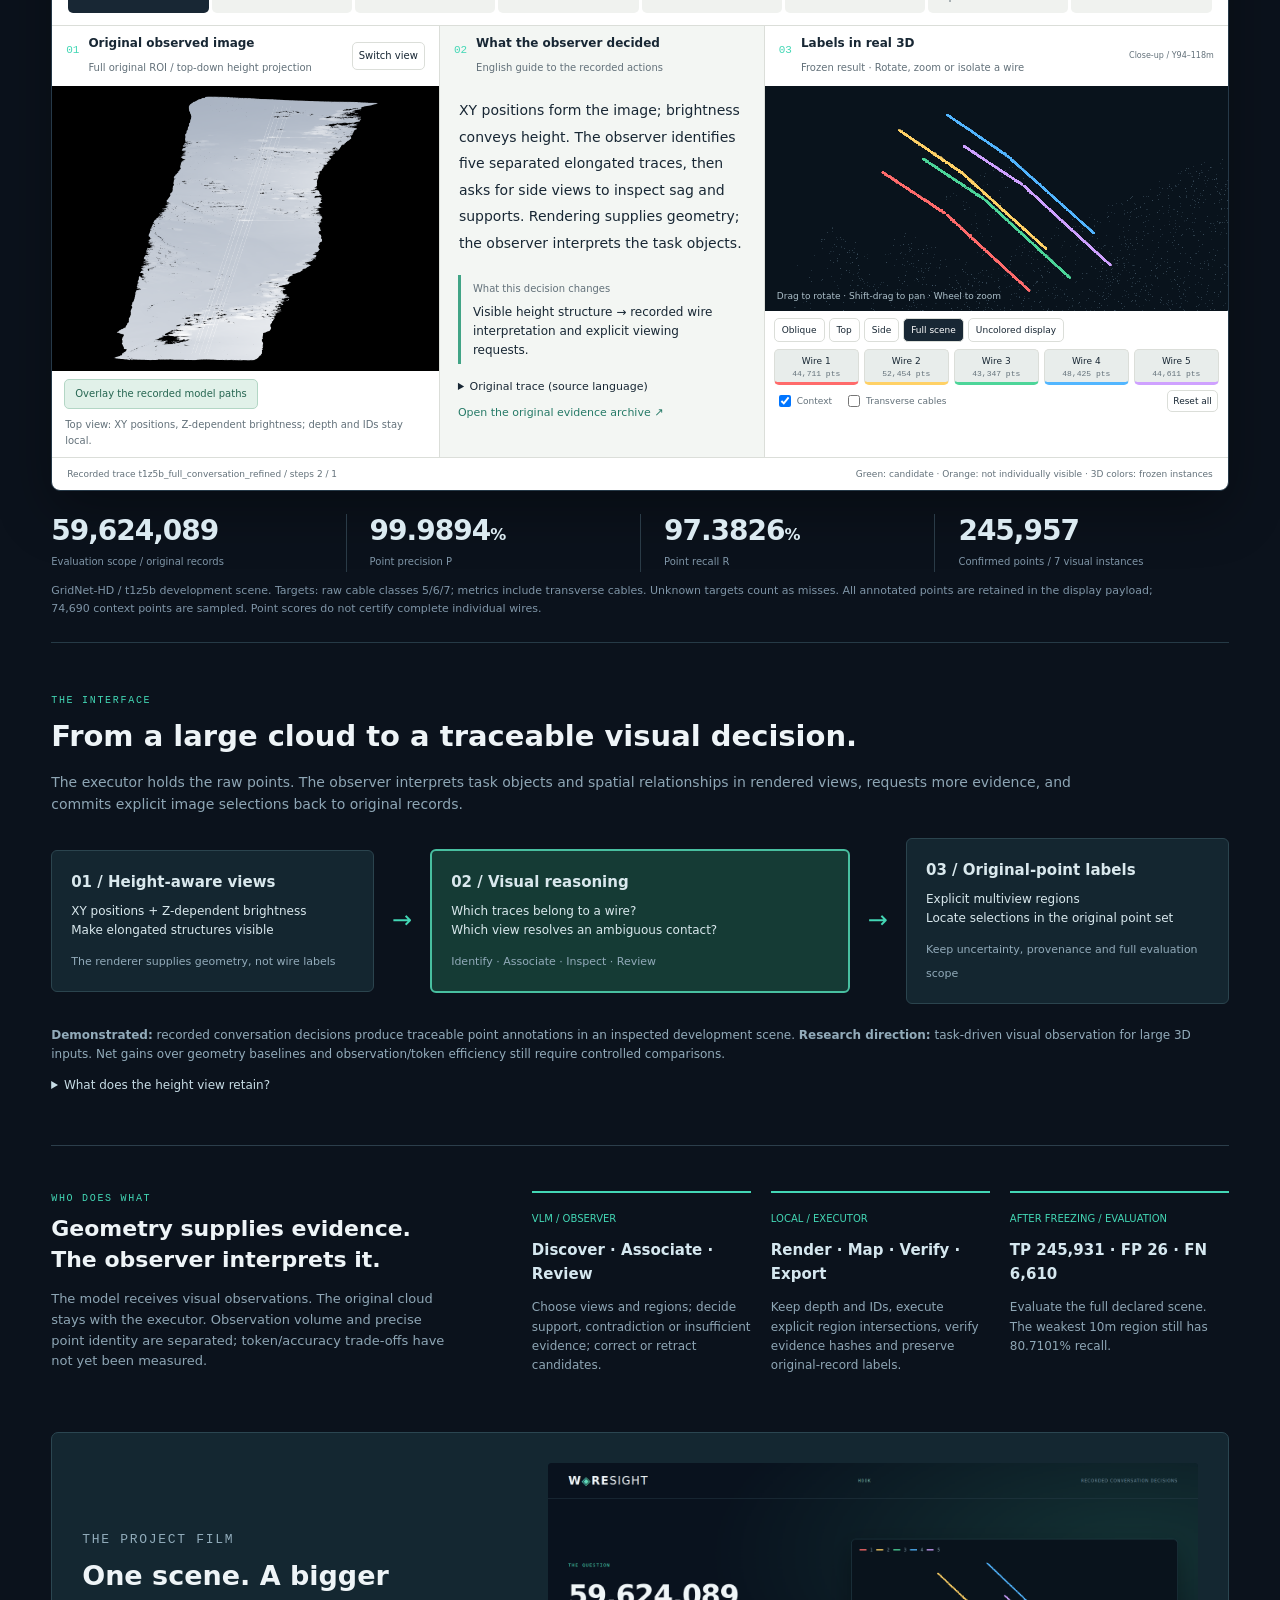
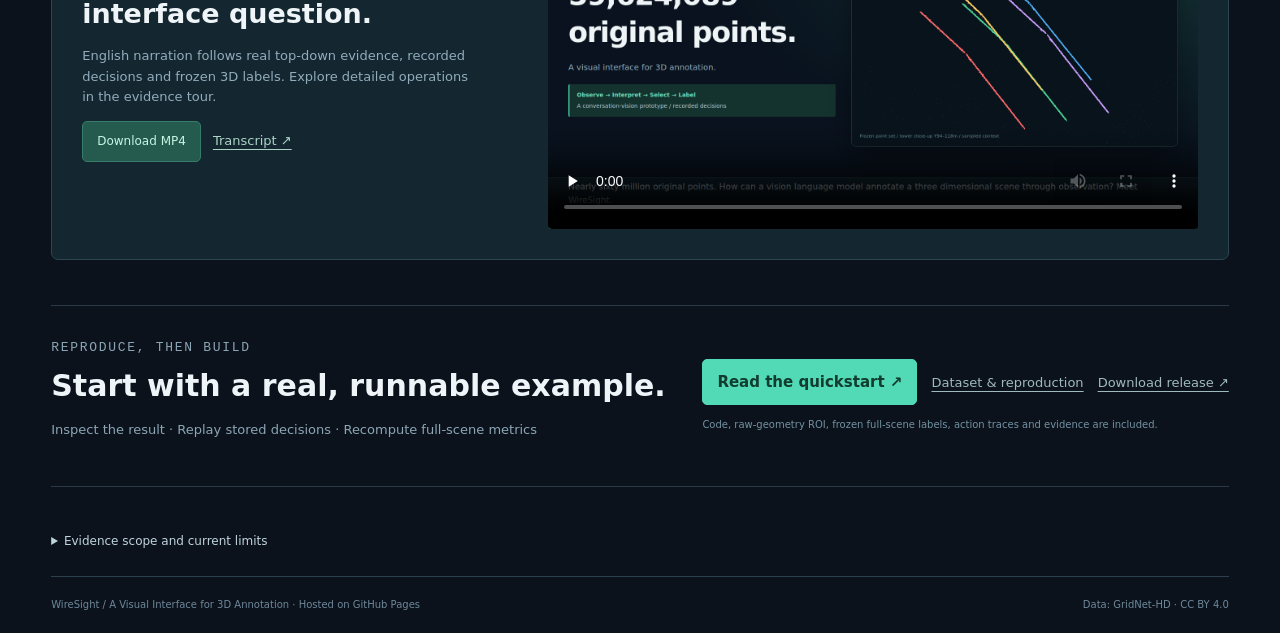
==== commit e92f20e8: "Make independent public hosting and downloads explicit" ====
--- a/demo/index.html
+++ b/demo/index.html
@@ -13,8 +13,8 @@
 <section id="meaning" class="meaning"><div><p class="eyebrow">THE INTERFACE</p><h2>From a large cloud to a traceable visual decision.</h2><p>The executor holds the raw points. The observer interprets task objects and spatial relationships in rendered views, requests more evidence, and commits explicit image selections back to original records.</p></div><div class="meaning-flow"><article><b>01 / Height-aware views</b><p>XY positions + Z-dependent brightness<br>Make elongated structures visible</p><small>The renderer supplies geometry, not wire labels</small></article><span>→</span><article class="meaning-model"><b>02 / Visual reasoning</b><p>Which traces belong to a wire?<br>Which view resolves an ambiguous contact?</p><small>Identify · Associate · Inspect · Review</small></article><span>→</span><article><b>03 / Original-point labels</b><p>Explicit multiview regions<br>Locate selections in the original point set</p><small>Keep uncertainty, provenance and full evaluation scope</small></article></div><p class="meaning-conclusion"><strong>Demonstrated:</strong> recorded conversation decisions produce traceable point annotations in an inspected development scene. <strong>Research direction:</strong> task-driven visual observation for large 3D inputs. Net gains over geometry baselines and observation/token efficiency still require controlled comparisons.</p><details><summary>What does the height view retain?</summary><p>XY determines pixel position and Z affects brightness. A top view keeps the highest visible record at each pixel; depth and point mappings are stored locally. One projection does not retain all overlapping height layers. Complementary views supply additional evidence.</p></details></section>
 <section id="method" class="method"><div><p class="eyebrow">WHO DOES WHAT</p><h2>Geometry supplies evidence.<br>The observer interprets it.</h2><p>The model receives visual observations. The original cloud stays with the executor. Observation volume and precise point identity are separated; token/accuracy trade-offs have not yet been measured.</p></div><div class="method-cards"><article><span>VLM / OBSERVER</span><h3>Discover · Associate · Review</h3><p>Choose views and regions; decide support, contradiction or insufficient evidence; correct or retract candidates.</p></article><article><span>LOCAL / EXECUTOR</span><h3>Render · Map · Verify · Export</h3><p>Keep depth and IDs, execute explicit region intersections, verify evidence hashes and preserve original-record labels.</p></article><article><span>AFTER FREEZING / EVALUATION</span><h3>TP 245,931 · FP 26 · FN 6,610</h3><p>Evaluate the full declared scene. The weakest 10m region still has 80.7101% recall.</p></article></div></section>
 <section id="watch" class="watch launch-watch"><div><p class="eyebrow">THE PROJECT FILM</p><h2>One scene. A bigger interface question.</h2><p>English narration follows real top-down evidence, recorded decisions and frozen 3D labels. Explore detailed operations in the evidence tour.</p><a class="button" href="../media/wiresight-demo.mp4" download>Download MP4</a><a class="text-link" href="../media/transcript.en.txt">Transcript ↗</a></div><video id="inline-video" controls preload="none" poster="../media/poster.png"><source src="../media/wiresight-demo.mp4" type="video/mp4"><track kind="subtitles" src="../media/captions.en.vtt" srclang="en" label="English">Download the MP4 to watch.</video></section>
-<section class="opensource-cta"><div><p class="eyebrow">REPRODUCE, THEN BUILD</p><h2>Start with a real, runnable example.</h2><p>Inspect the result · Replay stored decisions · Recompute full-scene metrics</p></div><div><a class="button" href="https://github.com/wangchuangshui/WireSight#readme">Read the quickstart ↗</a><a class="text-link" href="https://github.com/wangchuangshui/WireSight/blob/main/docs/DATASET.md">Dataset & reproduction</a><small>Code, raw-geometry ROI, frozen full-scene labels, action traces and evidence are included.</small></div></section>
+<section class="opensource-cta"><div><p class="eyebrow">REPRODUCE, THEN BUILD</p><h2>Start with a real, runnable example.</h2><p>Inspect the result · Replay stored decisions · Recompute full-scene metrics</p></div><div><a class="button" href="https://github.com/wangchuangshui/WireSight#readme">Read the quickstart ↗</a><a class="text-link" href="https://github.com/wangchuangshui/WireSight/blob/main/docs/DATASET.md">Dataset & reproduction</a><a class="text-link" href="https://github.com/wangchuangshui/WireSight/releases/tag/v0.2.0">Download release ↗</a><small>Code, raw-geometry ROI, frozen full-scene labels, action traces and evidence are included.</small></div></section>
 <details class="limits"><summary>Evidence scope and current limits</summary><p>This is a conversation-vision prototype and an inspected development-scene result. Fresh annotation needs a capable visual observer. Playback and action replay do not invoke a model. Unattended repeatability, held-out generalization, independent wire identity and endpoint/length completeness remain unverified.</p><p>Tour chapters 05–06 show a separate local revision that is not merged into the full-scene result. The original archive retains source-language observer records. English tour text is an editorial explanation, not a new model answer.</p><p><a href="../evidence/metrics.json">Original metrics</a> · <a href="../docs/REPRODUCIBILITY.md">Reproduction scope</a> · <a href="https://github.com/wangchuangshui/WireSight/blob/main/docs/DATASET.md">Pinned dataset</a> · <a href="../docs/DATA_ATTRIBUTION.md">Data attribution</a></p></details>
-<footer><span>WireSight / A Visual Interface for 3D Annotation</span><span>Data: <a href="https://huggingface.co/datasets/heig-vd-geo/GridNet-HD">GridNet-HD</a> · CC BY 4.0</span></footer></main>
+<footer><span>WireSight / A Visual Interface for 3D Annotation · Hosted on GitHub Pages</span><span>Data: <a href="https://huggingface.co/datasets/heig-vd-geo/GridNet-HD">GridNet-HD</a> · CC BY 4.0</span></footer></main>
 <dialog id="film-dialog"><div class="film-dialog-head"><span>WIRESIGHT / PROJECT FILM</span><button id="close-film" aria-label="Close project film">×</button></div><video id="film-player" controls preload="none" poster="../media/poster.png"><source src="../media/wiresight-demo.mp4" type="video/mp4"><track kind="subtitles" src="../media/captions.en.vtt" srclang="en" label="English"></video><p>Real stored evidence and frozen labels · Synthetic English narration · Recorded decisions</p></dialog><dialog id="image-dialog"><button id="close-dialog" aria-label="Close image">×</button><img id="dialog-image" alt="Enlarged original evidence"><p id="dialog-caption"></p></dialog>
 <script src="story-data.js"></script><script src="audit/assets/t1z5b_full_conversation_refined/final_overview/points.js"></script><script src="viewer.js"></script><script src="app.js"></script><script src="path-data.js"></script><script src="launch.js"></script></body></html>
